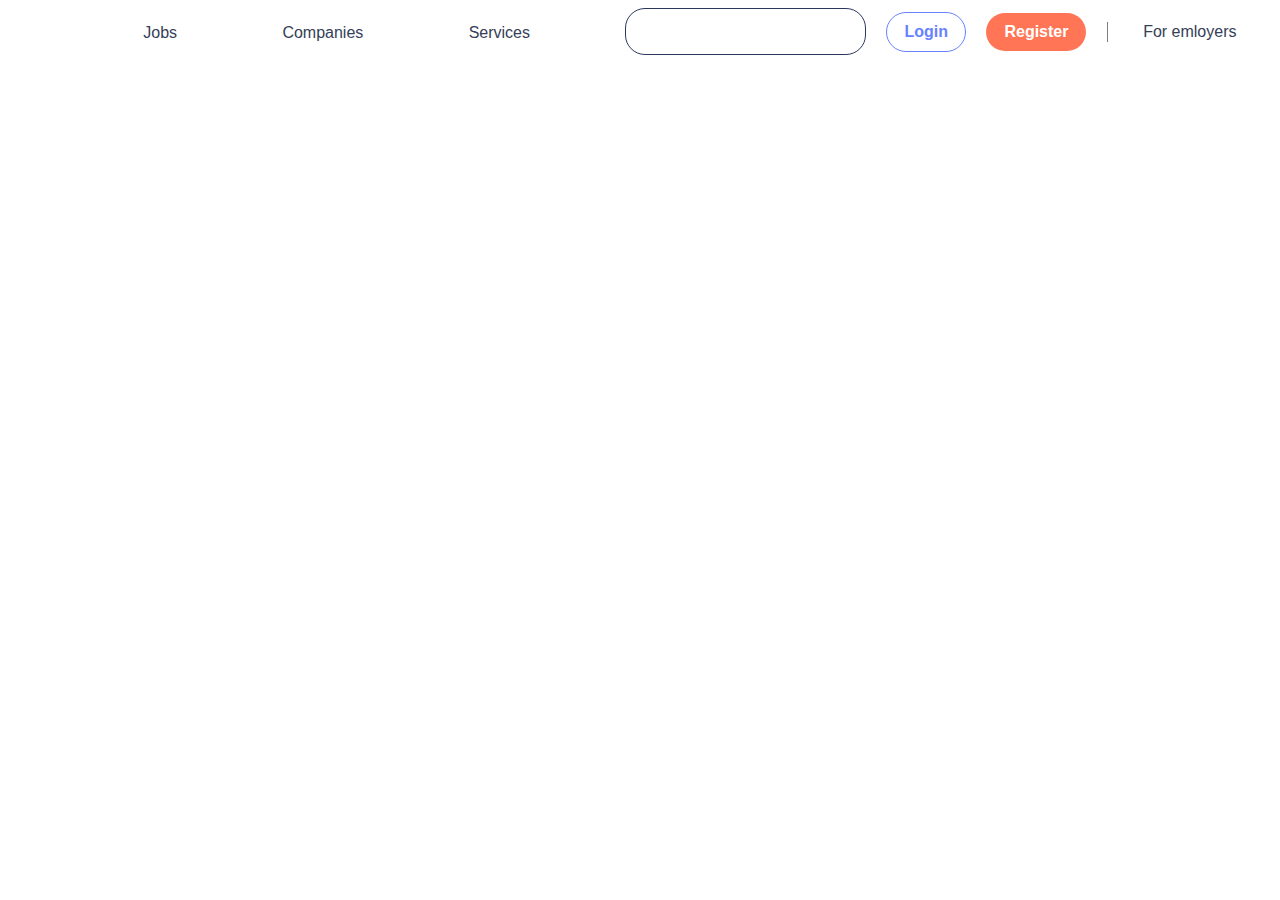
==== login.html @ 8c6c4553 "Day-2" ====
<!DOCTYPE html>
<html lang="en">
<head>
    <meta charset="UTF-8">
    <meta http-equiv="X-UA-Compatible" content="IE=edge">
    <meta name="viewport" content="width=device-width, initial-scale=1.0">
    <title>Jobseeker's Login: Search the Best Jobs available in India & Abroad - Naukri.com</title>
    <link rel="icon" type="image/x-icon" href="https://www.naukri.com/favicon.ico" />
    <link rel="stylesheet" href="./CSS/navbar.css">
    <link rel="stylesheet" href="./CSS/login.css">
</head>
<body>
    <div id="navbar">
        <img src="https://static.naukimg.com/s/4/100/i/naukri_Logo.png" alt="" />
        <ul>
          <li class="dropdown">
            <div>
              Jobs
              <hr />
            </div>
            <div>
              <ul>
                <li><b>Popular Categories</b></li>
                <li>IT jobs</li>
                <li>Sales jobs</li>
                <li>Marketing jobs</li>
                <li>Data Science jobs</li>
                <li>HR jobs</li>
                <li>Engineering jobs</li>
              </ul>
              <ul>
                <li><b>Jobs in demand</b></li>
                <li>Fresher jobs</li>
                <li>MNC jobs</li>
                <li>Remote jobs</li>
                <li>Work from home jobs</li>
                <li>Walk-in jobs</li>
                <li>Part-time jobs</li>
              </ul>
              <ul>
                <li><b>Jobs by location</b></li>
                <li>Joba in Delhi</li>
                <li>Jobs in Mumbai</li>
                <li>Jobs in Banglore</li>
                <li>Jobs in Hyderabad</li>
                <li>Jobs in Chennai</li>
                <li>Jobs in Pune</li>
              </ul>
              <ul>
                <li><b>Explore more jobs</b></li>
                <li>Jobs by category</li>
                <li>Jobs by skill</li>
                <li>Jobs by location</li>
                <li>Jobs by designatin</li>
                <li>Create free job alert</li>
              </ul>
            </div>
          </li>
          <li class="dropdown">
            <div>
              Companies
              <hr />
            </div>
  
            <div>
              <ul>
                <li><b>Explore categories</b></li>
                <li>Unicorn</li>
                <li>MNC</li>
                <li>Startup</li>
                <li>Product based</li>
                <li>Internet</li>
              </ul>
              <ul>
                <li><b>Explore collections</b></li>
                <li>Top companies</li>
                <li>IT companies</li>
                <li>Fintech companies</li>
                <li>Sponsered companies</li>
                <li>Fearued companies</li>
              </ul>
              <ul>
                <li><b>Researc companies</b></li>
                <li>Interview questions</li>
                <li>Company salaries</li>
                <li>Company reviews</li>
                <li>Salary</li>
              </ul>
            </div>
          </li>
          <li class="dropdown">
            <div>
              Services
              <hr />
            </div>
            <div>
              <ul>
                <li><b>Resume writing</b></li>
              <li>Text resume</li>
              <li>Visual resume</li>
              <li>Resume</li>
              <li><b>Find Jobs</b></li>
              <li>Jobs4u</li>
              <li>Priority</li>
              <li>Contact us</li>
                
              </ul>
              <ul>
                <li><b>Get recruiter's attention</b></li>
              <li>Resume display</li>
              <li>Recruiter connecton
                <li>Job search booster</li>
                <li><b>Monthly subscriptions</b></li>
                <li>Basic & premium plans</li>
              </li>
              </ul>
              <ul>
                <li><b>Learn & upskil</b></li>
               <li>Data Science courses</li>
               <li>Technology courses</li>
               <li>Management courses</li>
               <li>Finance courses</li>
               <li>Design courses</li>
               <li>Healthcare courses</li>
               <li>Degree programs</li>
              </ul>
              <ul>
                <li><b>Free resume resources</b></li>
                <li>Resume maker for freshers</li>
               <li>Resum quality score</li>
               <li>Resume samples</li>
               <li>Job letter samples</li>
              </ul>
            </div>
          </li>
        </ul>
        <input type="search">
        <div class="button">
          <button class="login">Login</button>
          <button class="register">
            <a href="./register.html">Register</a>
          </button>
        </div>
  
        <div class="employer">For emloyers</div>
      </div> 
</body>
</html>
---- CSS/navbar.css ----
#navbar {
  font-family: sans-serif;
  display: flex;
  justify-content: space-evenly;
  color: #344056;
  position: sticky;
}
.login {
  background-color: transparent;
  width: 80px;
  padding: 10px 0px;
  border: 1px solid #6682ff;
  color: #6682ff;
  border-radius: 30px;
  font-size: 16px;
  font-weight: bold;
}
.login:hover {
  background-color: #6682ff15;
}
.register {
  width: 100px;
  border: none;
  padding: 10px 0px;
  background-color: #ff7555;
  border-radius: 30px;
  font-size: 16px;
  font-weight: bold;
}
.register > a {
  text-decoration: none;
  color: white;
}
.employer {
  border-left: 1px solid grey;
  height: 20px;
  margin: auto;
  padding: 0px 10px;
  display: flex;
  justify-content: center;
  align-items: center;
  width: 150px;
  font-size: 16px;
}
.button {
  width: 250px;
  height: 40px;
  margin: auto;
  display: flex;
  align-items: center;
  justify-content: space-evenly;
}
#navbar > ul {
  list-style: none;
  display: flex;
  width: 600px;
  height: auto;
  align-items: center;
  font-size: 16px;
  justify-content: space-evenly;
}
#navbar > ul > li {
  margin: 0px 10px;
}
.dropdown li:hover{
  color: #6682ff;
}
.dropdown > div:nth-child(2) {
  width: auto;
  margin: auto;
  border-radius: 20px;
  padding: 18px 10px;
  margin: 30px 0px 0px -300px;
  line-height: 35px;
  position: absolute;
  justify-content: space-evenly;
  list-style: none;
  display: none;
  box-shadow: rgba(99, 99, 99, 0.2) 0px 2px 8px 0px;
}
.dropdown > div:nth-child(2) > ul {
  list-style: none;
  width: 220px;
  border-left: 1px solid rgba(128, 128, 128, 0.308);
}
.dropdown > div:nth-child(2) > ul:nth-child(1) {
  border: none;
}
.dropdown div:nth-child(1):hover + div {
  display: flex;
}
.dropdown div:nth-child(1):hover hr {
  display: block;
}
.dropdown div:nth-child(1) {
  height: 15px;
}
.dropdown div:nth-child(1):hover {
  cursor: pointer;
}
.dropdown div:nth-child(1) > hr {
  z-index: 2;
  display: none;
  height: 5px;
  background-color: #ff7555;
  border: none;
  border-radius: 5px;
}
#navbar > img {
  height: 26px;
  margin: auto;
  display: flex;
  align-items: center;
}
---- CSS/login.css ----
#navbar input {
  width: 250px;
  border-radius: 20px;
  border: 1px solid rgb(43, 55, 93);
}
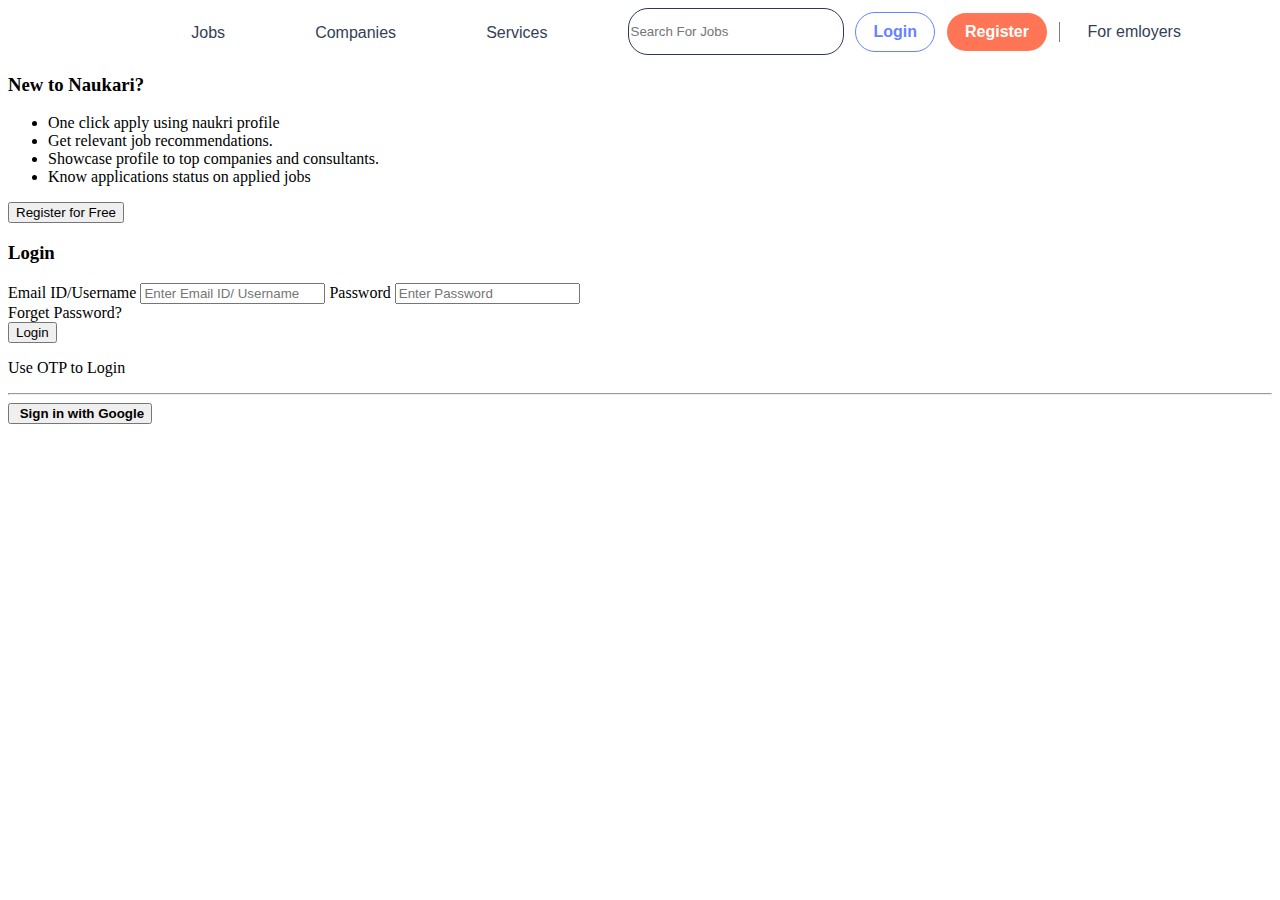
==== commit 01e9bd98: "Day-3" ====
--- a/login.html
+++ b/login.html
@@ -15,7 +15,7 @@
         <ul>
           <li class="dropdown">
             <div>
-              Jobs
+             <a href="./index.html" style="text-decoration: none; color:inherit"> Jobs</a> 
               <hr />
             </div>
             <div>
@@ -116,25 +116,25 @@
               </ul>
               <ul>
                 <li><b>Learn & upskil</b></li>
-               <li>Data Science courses</li>
-               <li>Technology courses</li>
-               <li>Management courses</li>
-               <li>Finance courses</li>
-               <li>Design courses</li>
-               <li>Healthcare courses</li>
-               <li>Degree programs</li>
+                <li>Data Science courses</li>
+                <li>Technology courses</li>
+                <li>Management courses</li>
+                <li>Finance courses</li>
+                <li>Design courses</li>
+                <li>Healthcare courses</li>
+                <li>Degree programs</li>
               </ul>
               <ul>
                 <li><b>Free resume resources</b></li>
                 <li>Resume maker for freshers</li>
-               <li>Resum quality score</li>
-               <li>Resume samples</li>
-               <li>Job letter samples</li>
+                <li>Resum quality score</li>
+                <li>Resume samples</li>
+                <li>Job letter samples</li>
               </ul>
             </div>
           </li>
         </ul>
-        <input type="search">
+        <input type="search" placeholder="Search For Jobs">
         <div class="button">
           <button class="login">Login</button>
           <button class="register">
@@ -144,5 +144,36 @@
   
         <div class="employer">For emloyers</div>
       </div> 
+
+      <div class="container">
+        <div id="info">
+            <h3>New to Naukari?</h3>
+            <ul>
+                <li>One click apply using naukri profile</li>
+                <li>Get relevant job recommendations.</li>
+                <li>Showcase profile to top companies and consultants.</li>
+                <li>Know applications status on applied jobs</li>
+            </ul>
+            <button>Register for Free</button>
+            <img src="https://static.naukimg.com/s/5/105/i/register.png" id ="relative" alt="" width="200px">
+        </div>
+        <div id="login">
+       <h3>Login</h3>
+       <label for="name">Email ID/Username</label>
+       <input type="email" placeholder="Enter Email ID/ Username">
+       <label for="Pwd">Password</label>
+       <input type="password" placeholder="Enter Password">
+       <div class="pwd">Forget Password?</div>
+       <button>Login</button>
+       <p>Use OTP to Login</p>
+       <hr >
+       <div class="signup">
+        <button>
+          <img src="https://static.naukimg.com/s/7/104/assets/images/google-icon.9273ac87.svg" alt="">
+         <b>Sign in with Google</b> 
+        </button>
+       </div>
+        </div>
+      </div>
 </body>
 </html>--- a/CSS/navbar.css
+++ b/CSS/navbar.css
@@ -1,4 +1,7 @@
+
 #navbar {
+  width: 90%;
+  margin: auto;
   font-family: sans-serif;
   display: flex;
   justify-content: space-evenly;
@@ -6,7 +9,7 @@
   position: sticky;
 }
 .login {
-  background-color: transparent;
+  background-color: white;
   width: 80px;
   padding: 10px 0px;
   border: 1px solid #6682ff;
@@ -67,6 +70,7 @@
 }
 .dropdown > div:nth-child(2) {
   width: auto;
+  background-color: white;
   margin: auto;
   border-radius: 20px;
   padding: 18px 10px;
@@ -99,7 +103,6 @@
   cursor: pointer;
 }
 .dropdown div:nth-child(1) > hr {
-  z-index: 2;
   display: none;
   height: 5px;
   background-color: #ff7555;
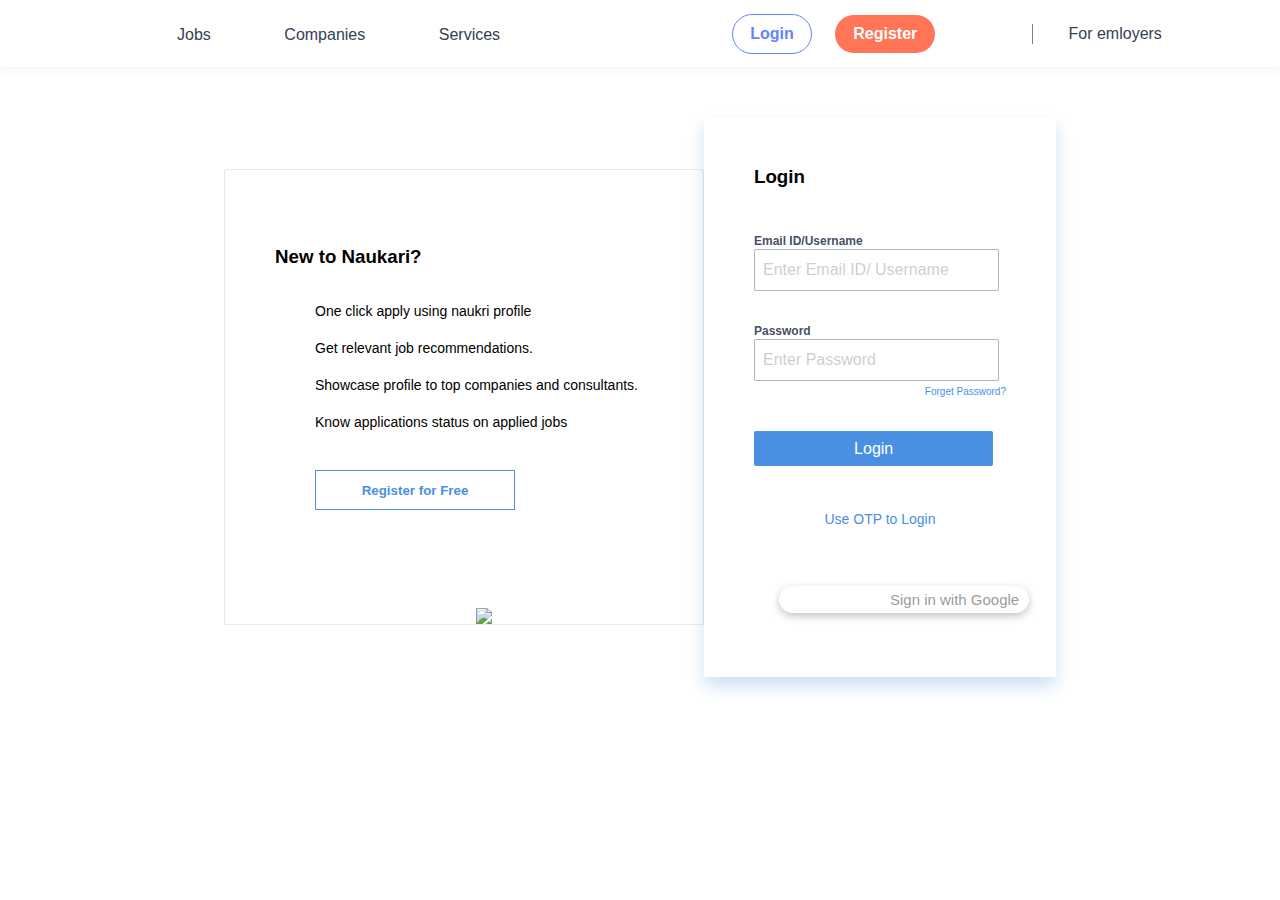
==== commit 5a63fb11: "Day-5" ====
--- a/login.html
+++ b/login.html
@@ -6,165 +6,180 @@
     <meta name="viewport" content="width=device-width, initial-scale=1.0">
     <title>Jobseeker's Login: Search the Best Jobs available in India & Abroad - Naukri.com</title>
     <link rel="icon" type="image/x-icon" href="https://www.naukri.com/favicon.ico" />
+    <link rel="stylesheet" href="https://cdnjs.cloudflare.com/ajax/libs/font-awesome/6.2.0/css/all.min.css" integrity="sha512-xh6O/CkQoPOWDdYTDqeRdPCVd1SpvCA9XXcUnZS2FmJNp1coAFzvtCN9BmamE+4aHK8yyUHUSCcJHgXloTyT2A==" crossorigin="anonymous" referrerpolicy="no-referrer" />
     <link rel="stylesheet" href="./CSS/navbar.css">
     <link rel="stylesheet" href="./CSS/login.css">
 </head>
 <body>
+  <div class="nev">
     <div id="navbar">
-        <img src="https://static.naukimg.com/s/4/100/i/naukri_Logo.png" alt="" />
+      <img src="https://static.naukimg.com/s/4/100/i/naukri_Logo.png" alt="" />
+      <ul>
+        <li class="dropdown">
+          <div>
+            <a href="./index.html">Jobs</a>
+            <hr />
+          </div>
+          <div>
+            <ul>
+              <li><b>Popular Categories</b></li>
+              <li>IT jobs</li>
+              <li>Sales jobs</li>
+              <li>Marketing jobs</li>
+              <li>Data Science jobs</li>
+              <li>HR jobs</li>
+              <li>Engineering jobs</li>
+            </ul>
+            <ul>
+              <li><b>Jobs in demand</b></li>
+              <li>Fresher jobs</li>
+              <li>MNC jobs</li>
+              <li>Remote jobs</li>
+              <li>Work from home jobs</li>
+              <li>Walk-in jobs</li>
+              <li>Part-time jobs</li>
+            </ul>
+            <ul>
+              <li><b>Jobs by location</b></li>
+              <li>Joba in Delhi</li>
+              <li>Jobs in Mumbai</li>
+              <li>Jobs in Banglore</li>
+              <li>Jobs in Hyderabad</li>
+              <li>Jobs in Chennai</li>
+              <li>Jobs in Pune</li>
+            </ul>
+            <ul>
+              <li><b>Explore more jobs</b></li>
+              <li>Jobs by category</li>
+              <li>Jobs by skill</li>
+              <li>Jobs by location</li>
+              <li>Jobs by designatin</li>
+              <li>Create free job alert</li>
+            </ul>
+          </div>
+        </li>
+        <li class="dropdown">
+          <div>
+            Companies
+            <hr />
+          </div>
+
+          <div>
+            <ul>
+              <li><b>Explore categories</b></li>
+              <li>Unicorn</li>
+              <li>MNC</li>
+              <li>Startup</li>
+              <li>Product based</li>
+              <li>Internet</li>
+            </ul>
+            <ul>
+              <li><b>Explore collections</b></li>
+              <li>Top companies</li>
+              <li>IT companies</li>
+              <li>Fintech companies</li>
+              <li>Sponsered companies</li>
+              <li>Fearued companies</li>
+            </ul>
+            <ul>
+              <li><b>Researc companies</b></li>
+              <li>Interview questions</li>
+              <li>Company salaries</li>
+              <li>Company reviews</li>
+              <li>Salary</li>
+            </ul>
+          </div>
+        </li>
+        <li class="dropdown">
+          <div>
+            Services
+            <hr />
+          </div>
+          <div>
+            <ul>
+              <li><b>Resume writing</b></li>
+            <li>Text resume</li>
+            <li>Visual resume</li>
+            <li>Resume</li>
+            <li><b>Find Jobs</b></li>
+            <li>Jobs4u</li>
+            <li>Priority</li>
+            <li>Contact us</li>
+              
+            </ul>
+            <ul>
+              <li><b>Get recruiter's attention</b></li>
+            <li>Resume display</li>
+            <li>Recruiter connecton
+              <li>Job search booster</li>
+              <li><b>Monthly subscriptions</b></li>
+              <li>Basic & premium plans</li>
+            </li>
+            </ul>
+            <ul>
+              <li><b>Learn & upskil</b></li>
+              <li>Data Science courses</li>
+              <li>Technology courses</li>
+              <li>Management courses</li>
+              <li>Finance courses</li>
+              <li>Design courses</li>
+              <li>Healthcare courses</li>
+              <li>Degree programs</li>
+            </ul>
+            <ul>
+              <li><b>Free resume resources</b></li>
+              <li>Resume maker for freshers</li>
+              <li>Resum quality score</li>
+              <li>Resume samples</li>
+              <li>Job letter samples</li>
+            </ul>
+          </div>
+        </li>
+      </ul>
+      <div class="button">
+        <button class="login"><a href="./login.html">Login</a></button>
+        <button class="register">
+          <a href="./register.html">Register</a>
+        </button>
+      </div>
+
+      <div class="employer"><span>For emloyers  <i class="fa-sharp fa-solid fa-chevron-down"></i></span> 
+       <hr>
         <ul>
-          <li class="dropdown">
-            <div>
-             <a href="./index.html" style="text-decoration: none; color:inherit"> Jobs</a> 
-              <hr />
-            </div>
-            <div>
-              <ul>
-                <li><b>Popular Categories</b></li>
-                <li>IT jobs</li>
-                <li>Sales jobs</li>
-                <li>Marketing jobs</li>
-                <li>Data Science jobs</li>
-                <li>HR jobs</li>
-                <li>Engineering jobs</li>
-              </ul>
-              <ul>
-                <li><b>Jobs in demand</b></li>
-                <li>Fresher jobs</li>
-                <li>MNC jobs</li>
-                <li>Remote jobs</li>
-                <li>Work from home jobs</li>
-                <li>Walk-in jobs</li>
-                <li>Part-time jobs</li>
-              </ul>
-              <ul>
-                <li><b>Jobs by location</b></li>
-                <li>Joba in Delhi</li>
-                <li>Jobs in Mumbai</li>
-                <li>Jobs in Banglore</li>
-                <li>Jobs in Hyderabad</li>
-                <li>Jobs in Chennai</li>
-                <li>Jobs in Pune</li>
-              </ul>
-              <ul>
-                <li><b>Explore more jobs</b></li>
-                <li>Jobs by category</li>
-                <li>Jobs by skill</li>
-                <li>Jobs by location</li>
-                <li>Jobs by designatin</li>
-                <li>Create free job alert</li>
-              </ul>
-            </div>
-          </li>
-          <li class="dropdown">
-            <div>
-              Companies
-              <hr />
-            </div>
-  
-            <div>
-              <ul>
-                <li><b>Explore categories</b></li>
-                <li>Unicorn</li>
-                <li>MNC</li>
-                <li>Startup</li>
-                <li>Product based</li>
-                <li>Internet</li>
-              </ul>
-              <ul>
-                <li><b>Explore collections</b></li>
-                <li>Top companies</li>
-                <li>IT companies</li>
-                <li>Fintech companies</li>
-                <li>Sponsered companies</li>
-                <li>Fearued companies</li>
-              </ul>
-              <ul>
-                <li><b>Researc companies</b></li>
-                <li>Interview questions</li>
-                <li>Company salaries</li>
-                <li>Company reviews</li>
-                <li>Salary</li>
-              </ul>
-            </div>
-          </li>
-          <li class="dropdown">
-            <div>
-              Services
-              <hr />
-            </div>
-            <div>
-              <ul>
-                <li><b>Resume writing</b></li>
-              <li>Text resume</li>
-              <li>Visual resume</li>
-              <li>Resume</li>
-              <li><b>Find Jobs</b></li>
-              <li>Jobs4u</li>
-              <li>Priority</li>
-              <li>Contact us</li>
-                
-              </ul>
-              <ul>
-                <li><b>Get recruiter's attention</b></li>
-              <li>Resume display</li>
-              <li>Recruiter connecton
-                <li>Job search booster</li>
-                <li><b>Monthly subscriptions</b></li>
-                <li>Basic & premium plans</li>
-              </li>
-              </ul>
-              <ul>
-                <li><b>Learn & upskil</b></li>
-                <li>Data Science courses</li>
-                <li>Technology courses</li>
-                <li>Management courses</li>
-                <li>Finance courses</li>
-                <li>Design courses</li>
-                <li>Healthcare courses</li>
-                <li>Degree programs</li>
-              </ul>
-              <ul>
-                <li><b>Free resume resources</b></li>
-                <li>Resume maker for freshers</li>
-                <li>Resum quality score</li>
-                <li>Resume samples</li>
-                <li>Job letter samples</li>
-              </ul>
-            </div>
-          </li>
-        </ul>
-        <input type="search" placeholder="Search For Jobs">
-        <div class="button">
-          <button class="login">Login</button>
-          <button class="register">
-            <a href="./register.html">Register</a>
-          </button>
-        </div>
-  
-        <div class="employer">For emloyers</div>
-      </div> 
+          <li>Buy online</li>
+          <li>Hiring solutions</li>
+          <li>Employer Login</li>
+        </ul></div>
+     
+    </div>
+   </div>
 
       <div class="container">
         <div id="info">
+          <div>
             <h3>New to Naukari?</h3>
             <ul>
-                <li>One click apply using naukri profile</li>
-                <li>Get relevant job recommendations.</li>
-                <li>Showcase profile to top companies and consultants.</li>
-                <li>Know applications status on applied jobs</li>
-            </ul>
-            <button>Register for Free</button>
-            <img src="https://static.naukimg.com/s/5/105/i/register.png" id ="relative" alt="" width="200px">
+                <li><i class="fa-solid fa-check"></i> One click apply using naukri profile</li>
+                <li><i class="fa-solid fa-check"></i> Get relevant job recommendations.</li>
+                <li><i class="fa-solid fa-check"></i> Showcase profile to top companies and consultants.</li>
+                <li><i class="fa-solid fa-check"></i> Know applications status on applied jobs</li>
+                <li><button>Register for Free</button></li>
+            </ul>
+          </div>
+
+            
+            <img src="https://static.naukimg.com/s/5/105/i/register.png" id ="relative" >
         </div>
         <div id="login">
        <h3>Login</h3>
-       <label for="name">Email ID/Username</label>
-       <input type="email" placeholder="Enter Email ID/ Username">
+       <form action="">
+       <label for="name" >Email ID/Username</label>
+       <input type="email" placeholder="Enter Email ID/ Username" id="email">
        <label for="Pwd">Password</label>
-       <input type="password" placeholder="Enter Password">
+       <input type="password" placeholder="Enter Password" id="password">
        <div class="pwd">Forget Password?</div>
-       <button>Login</button>
+      <input type="submit" value="Login">
+    </form>
        <p>Use OTP to Login</p>
        <hr >
        <div class="signup">
@@ -176,4 +191,25 @@
         </div>
       </div>
 </body>
-</html>+</html>
+<script>
+  let data = JSON.parse(localStorage.getItem("userData"));
+
+  document.querySelector("form").addEventListener("submit",checkUser);
+
+ function checkUser(event){
+    event.preventDefault();
+
+    let user_mail = document.getElementById("email").value;
+    let user_pwd = document.getElementById("password").value;
+    data.forEach(function(el) {
+      if(el.email==user_mail){
+        if(el.pwd == user_pwd){
+         alert("Login Successful");
+        }
+      }
+      
+    });
+  //  alert("Incorrect")
+  }
+</script>--- a/CSS/navbar.css
+++ b/CSS/navbar.css
@@ -1,22 +1,36 @@
-
+body{
+  margin: 0;
+  padding: 0;
+}
 #navbar {
-  width: 90%;
+  width: 1200px;
   margin: auto;
   font-family: sans-serif;
   display: flex;
-  justify-content: space-evenly;
   color: #344056;
   position: sticky;
+}
+.nev{
+  width: 100%;
+  box-shadow: rgba(99, 99, 99, 0.09) 0px 2px 8px 0px;
+  padding: 10px 0px;
 }
 .login {
   background-color: white;
   width: 80px;
   padding: 10px 0px;
   border: 1px solid #6682ff;
-  color: #6682ff;
   border-radius: 30px;
   font-size: 16px;
   font-weight: bold;
+}
+.login a {
+  text-decoration: none;
+  color: #6682ff;
+}
+#navbar li a{
+  text-decoration: none;
+  color: #344056;
 }
 .login:hover {
   background-color: #6682ff15;
@@ -26,15 +40,22 @@
   border: none;
   padding: 10px 0px;
   background-color: #ff7555;
+  color: white;
   border-radius: 30px;
   font-size: 16px;
   font-weight: bold;
+}
+.register:hover {
+  background-color: #ff7455ce;
+  cursor: pointer;
 }
 .register > a {
   text-decoration: none;
   color: white;
 }
 .employer {
+  cursor: pointer;
+  position: relative;
   border-left: 1px solid grey;
   height: 20px;
   margin: auto;
@@ -45,9 +66,34 @@
   width: 150px;
   font-size: 16px;
 }
+.employer i {
+  margin-left: 6px;
+  font-size: 14px;
+  color: #161616;
+}
+.employer:hover ul{
+  display: block;
+}
+.employer:hover{
+  color: black;
+}
+.employer ul{
+  display: none;
+  background-color: white;
+  position: absolute;
+  top: 18px;
+  line-height: 32px;
+  list-style: none;
+  padding: 16px 28px 14px 30px;
+  border-radius: 16px 6px;
+  box-shadow: rgba(99, 99, 99, 0.2) 0px 2px 8px 0px;
+}
 .button {
-  width: 250px;
+  width: 230px;
+  padding-left: 200px;
+  padding-right: -120px;
   height: 40px;
+  margin-left: 180px;
   margin: auto;
   display: flex;
   align-items: center;
@@ -56,7 +102,8 @@
 #navbar > ul {
   list-style: none;
   display: flex;
-  width: 600px;
+  width: 450px;
+  padding-left: 0px;
   height: auto;
   align-items: center;
   font-size: 16px;
@@ -65,7 +112,7 @@
 #navbar > ul > li {
   margin: 0px 10px;
 }
-.dropdown li:hover{
+.dropdown li:hover {
   color: #6682ff;
 }
 .dropdown > div:nth-child(2) {
@@ -87,14 +134,23 @@
   width: 220px;
   border-left: 1px solid rgba(128, 128, 128, 0.308);
 }
+.dropdown > div:nth-child(2) > ul:hover {
+  display: flex;
+}
 .dropdown > div:nth-child(2) > ul:nth-child(1) {
   border: none;
 }
 .dropdown div:nth-child(1):hover + div {
   display: flex;
 }
+.dropdown div:nth-child(1):hover{
+  color: #161616;
+}
 .dropdown div:nth-child(1):hover hr {
   display: block;
+}
+.dropdown div:nth-child(1) >hr:hover .dropdown div:nth-child(2) {
+  display: flex;
 }
 .dropdown div:nth-child(1) {
   height: 15px;
@@ -102,7 +158,7 @@
 .dropdown div:nth-child(1):hover {
   cursor: pointer;
 }
-.dropdown div:nth-child(1) > hr {
+ hr {
   display: none;
   height: 5px;
   background-color: #ff7555;
@@ -115,4 +171,3 @@
   display: flex;
   align-items: center;
 }
-
--- a/CSS/login.css
+++ b/CSS/login.css
@@ -1,5 +1,150 @@
+body {
+  font-family: sans-serif;
+  margin: 0;
+  padding: 0;
+}
+.button {
+  margin-left: -55px;
+  width: 250px;
+}
+#navbar {
+  margin-top: 0px;
+  padding-top: 0px;
+  background-color: white;
+}
 #navbar input {
+  background-color: #fff;
   width: 250px;
+  margin-top: 10px;
   border-radius: 20px;
-  border: 1px solid rgb(43, 55, 93);
+  border: 1px solid rgb(180, 180, 180);
 }
+.container {
+  width: 65%;
+  margin: auto;
+  margin-top: 50px;
+  display: flex;
+}
+.signup button {
+  margin-top: 30px;
+  width: 250px;
+  font-size: 15px;
+  font-weight: lighter;
+  padding: 5px 10px;
+  border-radius: 22px;
+  color: rgba(128, 128, 128, 0.804);
+  display: flex;
+  background-color: white;
+  border: none;
+  box-shadow: rgba(0, 0, 0, 0.24) 0px 3px 8px;
+  align-items: center;
+  justify-content: center;
+}
+.signup img {
+  width: 22px;
+  margin-right: auto;
+}
+.container > div {
+  width: 45%;
+  margin: auto;
+}
+#info ul {
+  list-style: none;
+}
+#info {
+  position: relative;
+  z-index: -1;
+  width: 60%;
+  border: 1px solid rgba(128, 128, 128, 0.167);
+  border-radius: 2px;
+  line-height: 35px;
+  padding: 50px 50px 100px 50px;
+}
+#info i{
+font-size: 20px;
+color: #4a90e2;
+position: relative;
+top: 4px;
+}
+label {
+  font-size: 14px;
+  color: #344056ee;
+  font-weight: bold;
+}
+input::-webkit-input-placeholder {
+  color: rgba(141, 141, 141, 0.442);
+}
+input {
+  margin-bottom: 30px;
+  font-size: 16px;
+  height: 30px;
+  width: 90%;
+  padding: 5px 8px;
+  border: 1px solid #34405663;
+  border-radius: 2px;
+}
+#relative {
+  width: 227px;
+  position: absolute;
+  bottom: 0px;
+  right: 0px;
+}
+input[type="submit"] {
+  width: 95%;
+  height: 35px;
+  color: white;
+  margin-top: 20px;
+  background-color: #4a90e2;
+  border: none;
+}
+#login {
+  /* z-index: 1; */
+  width: 40%;
+  height: 500px;
+  display: flex;
+  flex-direction: column;
+  gap: 25px;
+  box-shadow: 0 9px 16px 0 rgb(0 106 194 / 20%);
+  padding: 30px 50px;
+}
+label {
+  font-size: 12px;
+  margin-bottom: -22px;
+}
+.pwd {
+  color: blue;
+  cursor: pointer;
+  font-size: 10px;
+  float: right;
+  margin-top: -25px;
+  color: #4a90e2;
+}
+#login > p {
+  text-align: center;
+  color: #4a90e2;
+  font-size: 14px;
+  margin-top: -10px;
+}
+.signup {
+  width: 80%;
+  color: grey;
+  margin: auto;
+  margin-top: -10px;
+  text-align: center;
+}
+#login hr {
+  width: 90%;
+  color: grey;
+}
+#info button {
+  font-weight: bold;
+  height: 40px;
+  width: 200px;
+  margin-top: 30px;
+  border: 1px solid #4a90e2;
+  color: #4a90e2;
+  background-color: white;
+}
+h3 + ul {
+  font-size: 14px;
+}
